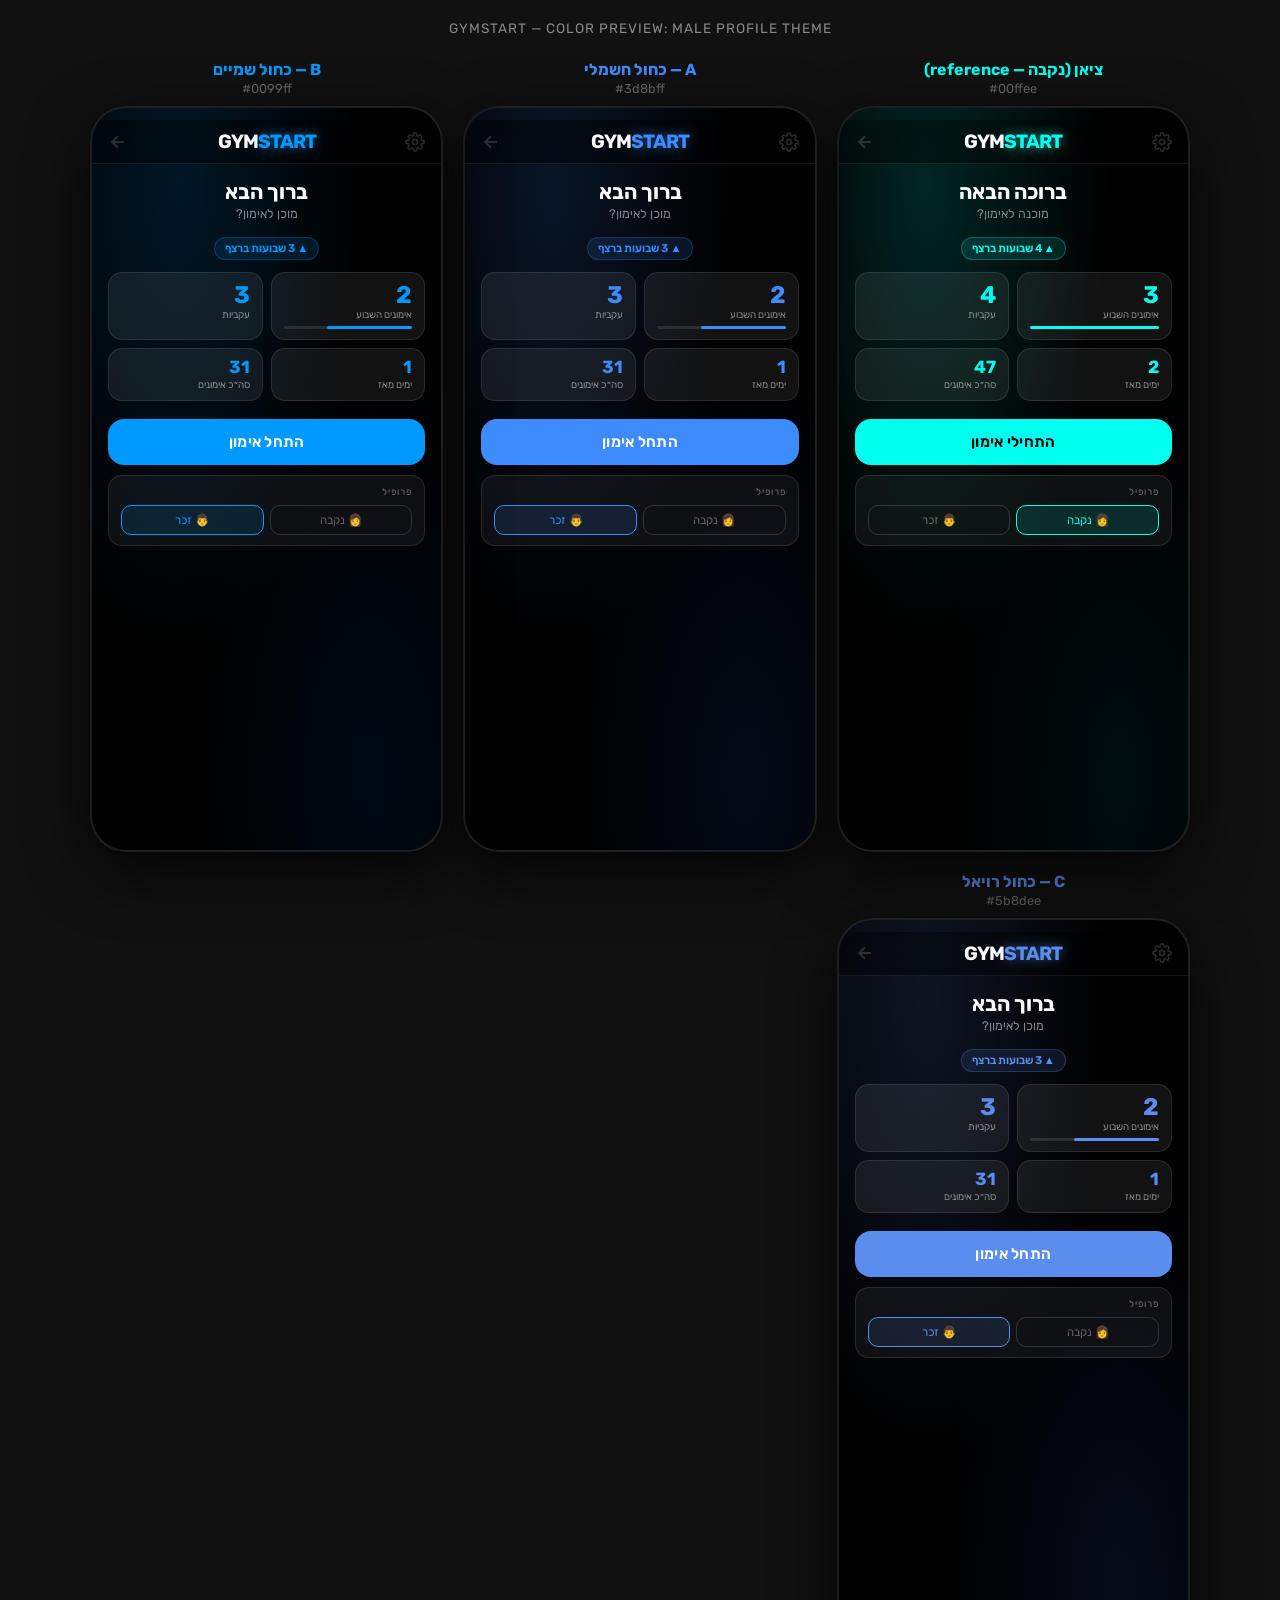
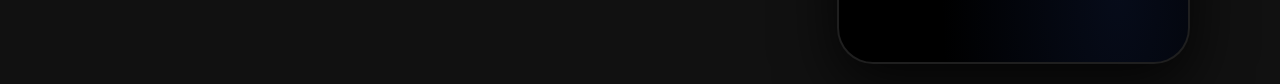
==== color-preview.html @ e52df4b9 "chore: add color preview mockup for male profile theme https://claude.ai/code/session_0196NNWMPQ1zDt" ====
<!DOCTYPE html>
<html lang="he" dir="rtl">
<head>
<meta charset="UTF-8">
<meta name="viewport" content="width=device-width, initial-scale=1.0">
<title>GymStart — Color Preview</title>
<link href="https://fonts.googleapis.com/css2?family=Rubik:wght@300;400;500;700&display=swap" rel="stylesheet">
<style>
* { box-sizing: border-box; margin: 0; padding: 0; }
body {
    font-family: 'Rubik', sans-serif;
    background: #111;
    color: #fff;
    padding: 20px;
    direction: rtl;
}
h2 {
    text-align: center;
    color: #888;
    font-size: 0.85rem;
    font-weight: 400;
    margin-bottom: 24px;
    letter-spacing: 1px;
    text-transform: uppercase;
}
.grid {
    display: grid;
    grid-template-columns: repeat(3, 1fr);
    gap: 20px;
    max-width: 1100px;
    margin: 0 auto;
}
@media (max-width: 700px) {
    .grid { grid-template-columns: 1fr; }
}

/* ── Phone Frame ── */
.phone {
    background: #000;
    border-radius: 36px;
    overflow: hidden;
    border: 2px solid rgba(255,255,255,0.12);
    box-shadow: 0 20px 60px rgba(0,0,0,0.8);
    position: relative;
    aspect-ratio: 9/19;
    display: flex;
    flex-direction: column;
}
.phone-label {
    text-align: center;
    margin-bottom: 10px;
    font-size: 0.8rem;
    color: #666;
}
.phone-label strong {
    display: block;
    font-size: 1rem;
    margin-bottom: 2px;
}

/* ── Ambient bg layer ── */
.ambient {
    position: absolute; inset: 0; z-index: 0; pointer-events: none;
}

/* ── Content ── */
.phone-inner {
    position: relative; z-index: 1;
    display: flex; flex-direction: column;
    height: 100%; padding: 0;
}

/* navbar */
.navbar {
    display: flex; justify-content: space-between; align-items: center;
    height: 44px; padding: 0 16px; flex-shrink: 0;
    background: rgba(0,0,0,0.35);
    backdrop-filter: blur(24px);
    border-bottom: 1px solid rgba(255,255,255,0.08);
    margin-top: 12px;
}
.logo { font-weight: 700; font-size: 1.2rem; letter-spacing: -1px; flex:1; text-align:center; }
.icon { width: 20px; height: 20px; opacity: 0.4; }

/* screen content */
.screen { padding: 16px; flex: 1; overflow: hidden; }

.hero { text-align: center; margin-bottom: 16px; }
.hero h1 { font-size: 1.3rem; font-weight: 700; margin-bottom: 2px; }
.hero p  { font-size: 0.78rem; opacity: 0.5; }

/* stats cards */
.stats-row { display: flex; gap: 8px; margin-bottom: 8px; }
.stat-card {
    flex: 1; padding: 10px 12px; border-radius: 14px;
    background: rgba(255,255,255,0.07);
    border: 1px solid rgba(255,255,255,0.1);
}
.stat-val { font-size: 1.5rem; font-weight: 700; line-height: 1; margin-bottom: 2px; }
.stat-label { font-size: 0.62rem; opacity: 0.5; }
.progress-wrap { height: 3px; background: rgba(255,255,255,0.1); border-radius: 2px; margin-top: 6px; }
.progress-fill { height: 100%; border-radius: 2px; width: 60%; }

/* big button */
.btn-main {
    width: 100%; padding: 14px; border-radius: 16px; border: none;
    font-family: 'Rubik', sans-serif; font-size: 0.95rem; font-weight: 600;
    cursor: pointer; margin-top: 10px;
    letter-spacing: 0.3px;
}

/* admin panel peek */
.admin-peek {
    margin-top: 10px;
    background: rgba(255,255,255,0.05);
    border: 1px solid rgba(255,255,255,0.1);
    border-radius: 14px; padding: 10px 12px;
}
.admin-peek-label { font-size: 0.6rem; opacity: 0.4; margin-bottom: 8px; letter-spacing: 1px; text-transform: uppercase; }
.profile-toggle { display: flex; gap: 6px; }
.profile-btn {
    flex: 1; padding: 7px 4px; border-radius: 10px; font-family: 'Rubik', sans-serif;
    font-size: 0.72rem; cursor: pointer; border: 1.5px solid;
}

/* streak badge */
.streak {
    display: inline-flex; align-items: center; gap: 4px;
    padding: 4px 10px; border-radius: 20px; font-size: 0.7rem;
    font-weight: 600; margin-bottom: 12px;
}

/* ════════════════════════════════════════ */
/* FEMALE (reference)                       */
/* ════════════════════════════════════════ */
.female .ambient {
    background:
        radial-gradient(ellipse at 25% 10%, rgba(0,255,238,0.15) 0%, transparent 50%),
        radial-gradient(ellipse at 80% 90%, rgba(0,100,120,0.13) 0%, transparent 45%);
}
.female .logo .hl { color: #00ffee; filter: drop-shadow(0 0 6px rgba(0,255,238,0.6)); }
.female .stat-val { color: #00ffee; }
.female .progress-fill { background: #00ffee; }
.female .btn-main { background: #00ffee; color: #000; }
.female .streak { background: rgba(0,255,238,0.12); color: #00ffee; border: 1px solid rgba(0,255,238,0.25); }
.female .profile-btn.active { border-color: #00ffee; background: rgba(0,255,238,0.12); color: #00ffee; }
.female .profile-btn.inactive { border-color: rgba(255,255,255,0.15); background: transparent; color: #666; }

/* ════════════════════════════════════════ */
/* OPTION A — #3d8bff Electric Blue         */
/* ════════════════════════════════════════ */
.optA .ambient {
    background:
        radial-gradient(ellipse at 25% 10%, rgba(61,139,255,0.15) 0%, transparent 50%),
        radial-gradient(ellipse at 80% 90%, rgba(30,80,180,0.13) 0%, transparent 45%);
}
.optA .logo .hl { color: #3d8bff; filter: drop-shadow(0 0 6px rgba(61,139,255,0.6)); }
.optA .stat-val { color: #3d8bff; }
.optA .progress-fill { background: #3d8bff; }
.optA .btn-main { background: #3d8bff; color: #fff; }
.optA .streak { background: rgba(61,139,255,0.12); color: #3d8bff; border: 1px solid rgba(61,139,255,0.25); }
.optA .profile-btn.active { border-color: #3d8bff; background: rgba(61,139,255,0.12); color: #3d8bff; }
.optA .profile-btn.inactive { border-color: rgba(255,255,255,0.15); background: transparent; color: #666; }

/* ════════════════════════════════════════ */
/* OPTION B — #0099ff Sky Blue              */
/* ════════════════════════════════════════ */
.optB .ambient {
    background:
        radial-gradient(ellipse at 25% 10%, rgba(0,153,255,0.15) 0%, transparent 50%),
        radial-gradient(ellipse at 80% 90%, rgba(0,80,160,0.13) 0%, transparent 45%);
}
.optB .logo .hl { color: #0099ff; filter: drop-shadow(0 0 6px rgba(0,153,255,0.6)); }
.optB .stat-val { color: #0099ff; }
.optB .progress-fill { background: #0099ff; }
.optB .btn-main { background: #0099ff; color: #fff; }
.optB .streak { background: rgba(0,153,255,0.12); color: #0099ff; border: 1px solid rgba(0,153,255,0.25); }
.optB .profile-btn.active { border-color: #0099ff; background: rgba(0,153,255,0.12); color: #0099ff; }
.optB .profile-btn.inactive { border-color: rgba(255,255,255,0.15); background: transparent; color: #666; }

/* ════════════════════════════════════════ */
/* OPTION C — #5b8dee Royal Blue            */
/* ════════════════════════════════════════ */
.optC .ambient {
    background:
        radial-gradient(ellipse at 25% 10%, rgba(91,141,238,0.15) 0%, transparent 50%),
        radial-gradient(ellipse at 80% 90%, rgba(50,90,200,0.13) 0%, transparent 45%);
}
.optC .logo .hl { color: #5b8dee; filter: drop-shadow(0 0 6px rgba(91,141,238,0.6)); }
.optC .stat-val { color: #5b8dee; }
.optC .progress-fill { background: #5b8dee; }
.optC .btn-main { background: #5b8dee; color: #fff; }
.optC .streak { background: rgba(91,141,238,0.12); color: #5b8dee; border: 1px solid rgba(91,141,238,0.25); }
.optC .profile-btn.active { border-color: #5b8dee; background: rgba(91,141,238,0.12); color: #5b8dee; }
.optC .profile-btn.inactive { border-color: rgba(255,255,255,0.15); background: transparent; color: #666; }
</style>
</head>
<body>

<h2>GymStart — Color Preview: Male Profile Theme</h2>

<div class="grid">

    <!-- FEMALE REFERENCE -->
    <div>
        <div class="phone-label">
            <strong style="color:#00ffee;">ציאן (נקבה — reference)</strong>
            <span>#00ffee</span>
        </div>
        <div class="phone female">
            <div class="ambient"></div>
            <div class="phone-inner">
                <div class="navbar">
                    <svg class="icon" viewBox="0 0 24 24" fill="none" stroke="#666" stroke-width="2"><circle cx="12" cy="12" r="3"/><path d="M19.4 15a1.65 1.65 0 0 0 .33 1.82l.06.06a2 2 0 0 1-2.83 2.83l-.06-.06a1.65 1.65 0 0 0-1.82-.33 1.65 1.65 0 0 0-1 1.51V21a2 2 0 0 1-4 0v-.09A1.65 1.65 0 0 0 9 19.4a1.65 1.65 0 0 0-1.82.33l-.06.06a2 2 0 0 1-2.83-2.83l.06-.06A1.65 1.65 0 0 0 4.68 15a1.65 1.65 0 0 0-1.51-1H3a2 2 0 0 1 0-4h.09A1.65 1.65 0 0 0 5 9a1.65 1.65 0 0 0-.33-1.82l-.06-.06a2 2 0 0 1 2.83-2.83l.06.06A1.65 1.65 0 0 0 9 4.68a1.65 1.65 0 0 0 1-1.51V3a2 2 0 0 1 4 0v.09a1.65 1.65 0 0 0 1 1.51 1.65 1.65 0 0 0 1.82-.33l.06-.06a2 2 0 0 1 2.83 2.83l-.06.06A1.65 1.65 0 0 0 19.4 9a1.65 1.65 0 0 0 1.51 1H21a2 2 0 0 1 0 4h-.09a1.65 1.65 0 0 0-1.51 1z"/></svg>
                    <div class="logo">GYM<span class="hl">START</span></div>
                    <svg class="icon" viewBox="0 0 24 24" fill="none" stroke="#666" stroke-width="2.5"><path d="M19 12H5M12 19l-7-7 7-7"/></svg>
                </div>
                <div class="screen">
                    <div class="hero">
                        <h1>ברוכה הבאה</h1>
                        <p>מוכנה לאימון?</p>
                    </div>
                    <div style="text-align:center;">
                        <div class="streak">▲ 4 שבועות ברצף</div>
                    </div>
                    <div class="stats-row">
                        <div class="stat-card">
                            <div class="stat-val">3</div>
                            <div class="stat-label">אימונים השבוע</div>
                            <div class="progress-wrap"><div class="progress-fill" style="width:100%"></div></div>
                        </div>
                        <div class="stat-card">
                            <div class="stat-val">4</div>
                            <div class="stat-label">עקביות</div>
                        </div>
                    </div>
                    <div class="stats-row">
                        <div class="stat-card">
                            <div class="stat-val" style="font-size:1.1rem;">2</div>
                            <div class="stat-label">ימים מאז</div>
                        </div>
                        <div class="stat-card">
                            <div class="stat-val" style="font-size:1.1rem;">47</div>
                            <div class="stat-label">סה״כ אימונים</div>
                        </div>
                    </div>
                    <button class="btn-main">התחילי אימון</button>
                    <div class="admin-peek">
                        <div class="admin-peek-label">פרופיל</div>
                        <div class="profile-toggle">
                            <button class="profile-btn active">👩 נקבה</button>
                            <button class="profile-btn inactive">👨 זכר</button>
                        </div>
                    </div>
                </div>
            </div>
        </div>
    </div>

    <!-- OPTION A -->
    <div>
        <div class="phone-label">
            <strong style="color:#3d8bff;">A — כחול חשמלי</strong>
            <span>#3d8bff</span>
        </div>
        <div class="phone optA">
            <div class="ambient"></div>
            <div class="phone-inner">
                <div class="navbar">
                    <svg class="icon" viewBox="0 0 24 24" fill="none" stroke="#666" stroke-width="2"><circle cx="12" cy="12" r="3"/><path d="M19.4 15a1.65 1.65 0 0 0 .33 1.82l.06.06a2 2 0 0 1-2.83 2.83l-.06-.06a1.65 1.65 0 0 0-1.82-.33 1.65 1.65 0 0 0-1 1.51V21a2 2 0 0 1-4 0v-.09A1.65 1.65 0 0 0 9 19.4a1.65 1.65 0 0 0-1.82.33l-.06.06a2 2 0 0 1-2.83-2.83l.06-.06A1.65 1.65 0 0 0 4.68 15a1.65 1.65 0 0 0-1.51-1H3a2 2 0 0 1 0-4h.09A1.65 1.65 0 0 0 5 9a1.65 1.65 0 0 0-.33-1.82l-.06-.06a2 2 0 0 1 2.83-2.83l.06.06A1.65 1.65 0 0 0 9 4.68a1.65 1.65 0 0 0 1-1.51V3a2 2 0 0 1 4 0v.09a1.65 1.65 0 0 0 1 1.51 1.65 1.65 0 0 0 1.82-.33l.06-.06a2 2 0 0 1 2.83 2.83l-.06.06A1.65 1.65 0 0 0 19.4 9a1.65 1.65 0 0 0 1.51 1H21a2 2 0 0 1 0 4h-.09a1.65 1.65 0 0 0-1.51 1z"/></svg>
                    <div class="logo">GYM<span class="hl">START</span></div>
                    <svg class="icon" viewBox="0 0 24 24" fill="none" stroke="#666" stroke-width="2.5"><path d="M19 12H5M12 19l-7-7 7-7"/></svg>
                </div>
                <div class="screen">
                    <div class="hero">
                        <h1>ברוך הבא</h1>
                        <p>מוכן לאימון?</p>
                    </div>
                    <div style="text-align:center;">
                        <div class="streak">▲ 3 שבועות ברצף</div>
                    </div>
                    <div class="stats-row">
                        <div class="stat-card">
                            <div class="stat-val">2</div>
                            <div class="stat-label">אימונים השבוע</div>
                            <div class="progress-wrap"><div class="progress-fill" style="width:66%"></div></div>
                        </div>
                        <div class="stat-card">
                            <div class="stat-val">3</div>
                            <div class="stat-label">עקביות</div>
                        </div>
                    </div>
                    <div class="stats-row">
                        <div class="stat-card">
                            <div class="stat-val" style="font-size:1.1rem;">1</div>
                            <div class="stat-label">ימים מאז</div>
                        </div>
                        <div class="stat-card">
                            <div class="stat-val" style="font-size:1.1rem;">31</div>
                            <div class="stat-label">סה״כ אימונים</div>
                        </div>
                    </div>
                    <button class="btn-main">התחל אימון</button>
                    <div class="admin-peek">
                        <div class="admin-peek-label">פרופיל</div>
                        <div class="profile-toggle">
                            <button class="profile-btn inactive">👩 נקבה</button>
                            <button class="profile-btn active">👨 זכר</button>
                        </div>
                    </div>
                </div>
            </div>
        </div>
    </div>

    <!-- OPTION B -->
    <div>
        <div class="phone-label">
            <strong style="color:#0099ff;">B — כחול שמיים</strong>
            <span>#0099ff</span>
        </div>
        <div class="phone optB">
            <div class="ambient"></div>
            <div class="phone-inner">
                <div class="navbar">
                    <svg class="icon" viewBox="0 0 24 24" fill="none" stroke="#666" stroke-width="2"><circle cx="12" cy="12" r="3"/><path d="M19.4 15a1.65 1.65 0 0 0 .33 1.82l.06.06a2 2 0 0 1-2.83 2.83l-.06-.06a1.65 1.65 0 0 0-1.82-.33 1.65 1.65 0 0 0-1 1.51V21a2 2 0 0 1-4 0v-.09A1.65 1.65 0 0 0 9 19.4a1.65 1.65 0 0 0-1.82.33l-.06.06a2 2 0 0 1-2.83-2.83l.06-.06A1.65 1.65 0 0 0 4.68 15a1.65 1.65 0 0 0-1.51-1H3a2 2 0 0 1 0-4h.09A1.65 1.65 0 0 0 5 9a1.65 1.65 0 0 0-.33-1.82l-.06-.06a2 2 0 0 1 2.83-2.83l.06.06A1.65 1.65 0 0 0 9 4.68a1.65 1.65 0 0 0 1-1.51V3a2 2 0 0 1 4 0v.09a1.65 1.65 0 0 0 1 1.51 1.65 1.65 0 0 0 1.82-.33l.06-.06a2 2 0 0 1 2.83 2.83l-.06.06A1.65 1.65 0 0 0 19.4 9a1.65 1.65 0 0 0 1.51 1H21a2 2 0 0 1 0 4h-.09a1.65 1.65 0 0 0-1.51 1z"/></svg>
                    <div class="logo">GYM<span class="hl">START</span></div>
                    <svg class="icon" viewBox="0 0 24 24" fill="none" stroke="#666" stroke-width="2.5"><path d="M19 12H5M12 19l-7-7 7-7"/></svg>
                </div>
                <div class="screen">
                    <div class="hero">
                        <h1>ברוך הבא</h1>
                        <p>מוכן לאימון?</p>
                    </div>
                    <div style="text-align:center;">
                        <div class="streak">▲ 3 שבועות ברצף</div>
                    </div>
                    <div class="stats-row">
                        <div class="stat-card">
                            <div class="stat-val">2</div>
                            <div class="stat-label">אימונים השבוע</div>
                            <div class="progress-wrap"><div class="progress-fill" style="width:66%"></div></div>
                        </div>
                        <div class="stat-card">
                            <div class="stat-val">3</div>
                            <div class="stat-label">עקביות</div>
                        </div>
                    </div>
                    <div class="stats-row">
                        <div class="stat-card">
                            <div class="stat-val" style="font-size:1.1rem;">1</div>
                            <div class="stat-label">ימים מאז</div>
                        </div>
                        <div class="stat-card">
                            <div class="stat-val" style="font-size:1.1rem;">31</div>
                            <div class="stat-label">סה״כ אימונים</div>
                        </div>
                    </div>
                    <button class="btn-main">התחל אימון</button>
                    <div class="admin-peek">
                        <div class="admin-peek-label">פרופיל</div>
                        <div class="profile-toggle">
                            <button class="profile-btn inactive">👩 נקבה</button>
                            <button class="profile-btn active">👨 זכר</button>
                        </div>
                    </div>
                </div>
            </div>
        </div>
    </div>

    <!-- OPTION C -->
    <div>
        <div class="phone-label">
            <strong style="color:#5b8dee;">C — כחול רויאל</strong>
            <span>#5b8dee</span>
        </div>
        <div class="phone optC">
            <div class="ambient"></div>
            <div class="phone-inner">
                <div class="navbar">
                    <svg class="icon" viewBox="0 0 24 24" fill="none" stroke="#666" stroke-width="2"><circle cx="12" cy="12" r="3"/><path d="M19.4 15a1.65 1.65 0 0 0 .33 1.82l.06.06a2 2 0 0 1-2.83 2.83l-.06-.06a1.65 1.65 0 0 0-1.82-.33 1.65 1.65 0 0 0-1 1.51V21a2 2 0 0 1-4 0v-.09A1.65 1.65 0 0 0 9 19.4a1.65 1.65 0 0 0-1.82.33l-.06.06a2 2 0 0 1-2.83-2.83l.06-.06A1.65 1.65 0 0 0 4.68 15a1.65 1.65 0 0 0-1.51-1H3a2 2 0 0 1 0-4h.09A1.65 1.65 0 0 0 5 9a1.65 1.65 0 0 0-.33-1.82l-.06-.06a2 2 0 0 1 2.83-2.83l.06.06A1.65 1.65 0 0 0 9 4.68a1.65 1.65 0 0 0 1-1.51V3a2 2 0 0 1 4 0v.09a1.65 1.65 0 0 0 1 1.51 1.65 1.65 0 0 0 1.82-.33l.06-.06a2 2 0 0 1 2.83 2.83l-.06.06A1.65 1.65 0 0 0 19.4 9a1.65 1.65 0 0 0 1.51 1H21a2 2 0 0 1 0 4h-.09a1.65 1.65 0 0 0-1.51 1z"/></svg>
                    <div class="logo">GYM<span class="hl">START</span></div>
                    <svg class="icon" viewBox="0 0 24 24" fill="none" stroke="#666" stroke-width="2.5"><path d="M19 12H5M12 19l-7-7 7-7"/></svg>
                </div>
                <div class="screen">
                    <div class="hero">
                        <h1>ברוך הבא</h1>
                        <p>מוכן לאימון?</p>
                    </div>
                    <div style="text-align:center;">
                        <div class="streak">▲ 3 שבועות ברצף</div>
                    </div>
                    <div class="stats-row">
                        <div class="stat-card">
                            <div class="stat-val">2</div>
                            <div class="stat-label">אימונים השבוע</div>
                            <div class="progress-wrap"><div class="progress-fill" style="width:66%"></div></div>
                        </div>
                        <div class="stat-card">
                            <div class="stat-val">3</div>
                            <div class="stat-label">עקביות</div>
                        </div>
                    </div>
                    <div class="stats-row">
                        <div class="stat-card">
                            <div class="stat-val" style="font-size:1.1rem;">1</div>
                            <div class="stat-label">ימים מאז</div>
                        </div>
                        <div class="stat-card">
                            <div class="stat-val" style="font-size:1.1rem;">31</div>
                            <div class="stat-label">סה״כ אימונים</div>
                        </div>
                    </div>
                    <button class="btn-main">התחל אימון</button>
                    <div class="admin-peek">
                        <div class="admin-peek-label">פרופיל</div>
                        <div class="profile-toggle">
                            <button class="profile-btn inactive">👩 נקבה</button>
                            <button class="profile-btn active">👨 זכר</button>
                        </div>
                    </div>
                </div>
            </div>
        </div>
    </div>

</div>

</body>
</html>
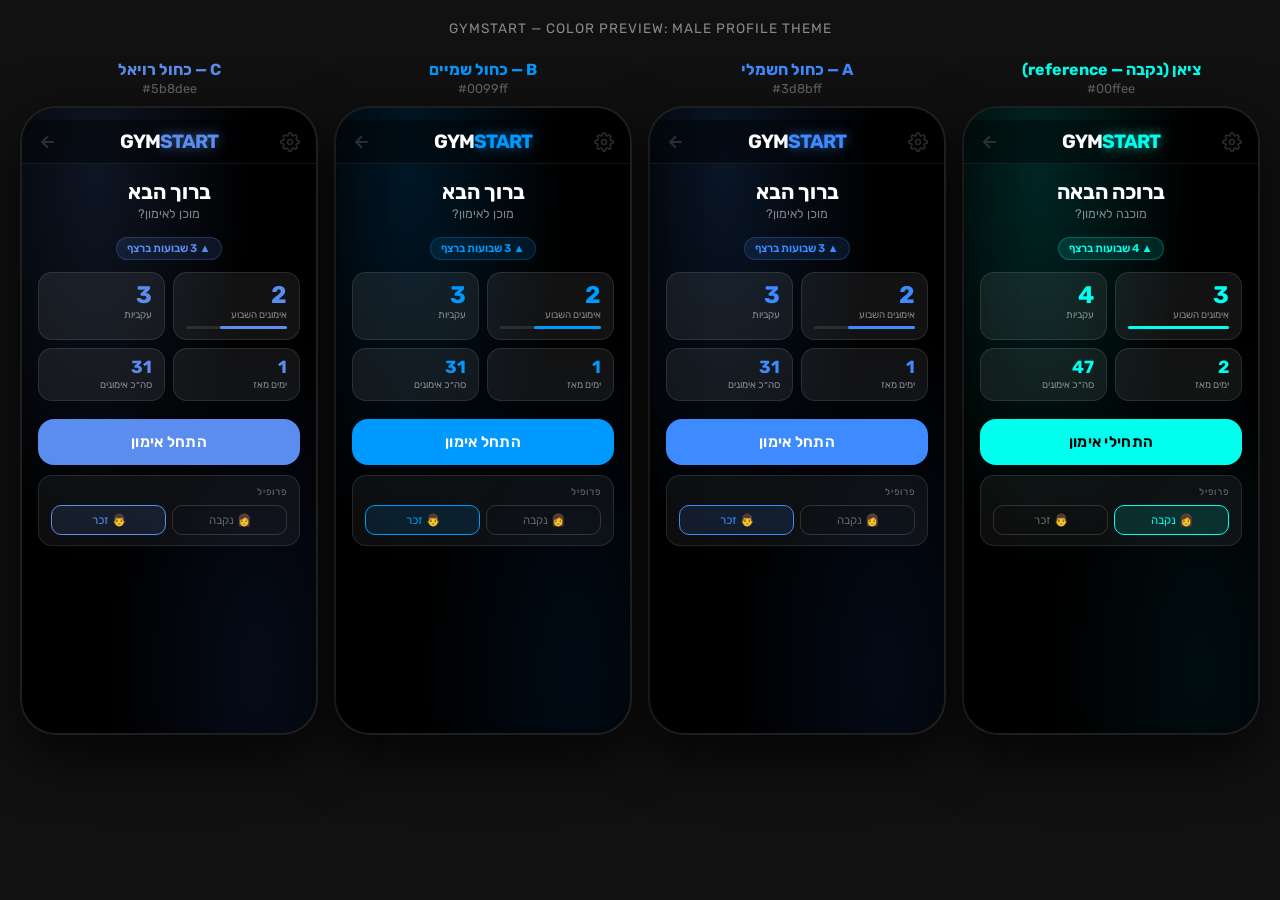
==== commit 42534e2a: "chore: update color preview to 4-column grid layout https://claude.ai/code/session_0196NNWMPQ1zDtCAH" ====
--- a/color-preview.html
+++ b/color-preview.html
@@ -25,12 +25,15 @@
 }
 .grid {
     display: grid;
-    grid-template-columns: repeat(3, 1fr);
-    gap: 20px;
-    max-width: 1100px;
+    grid-template-columns: repeat(4, 1fr);
+    gap: 16px;
+    max-width: 1300px;
     margin: 0 auto;
 }
-@media (max-width: 700px) {
+@media (max-width: 900px) {
+    .grid { grid-template-columns: repeat(2, 1fr); }
+}
+@media (max-width: 500px) {
     .grid { grid-template-columns: 1fr; }
 }
 
